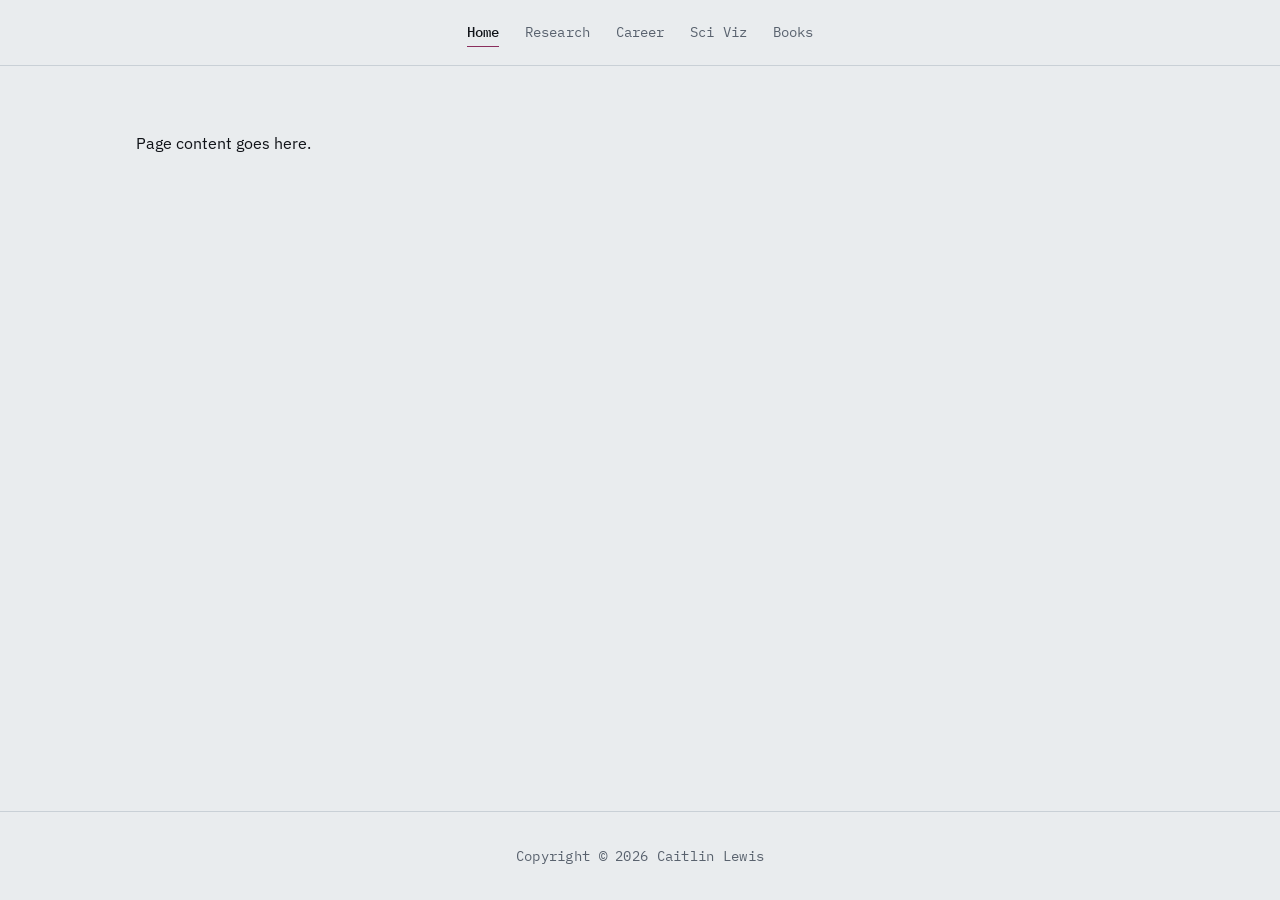
==== index.html @ cfd3ce6b "initial setup" ====
<!doctype html>
<html lang="en">
  <head>
    <meta charset="utf-8" />
    <meta name="viewport" content="width=device-width, initial-scale=1" />
    <link rel="preconnect" href="https://fonts.googleapis.com" />
    <link rel="preconnect" href="https://fonts.gstatic.com" crossorigin />
    <link
      href="https://fonts.googleapis.com/css2?family=Archivo:wght@500;700&family=IBM+Plex+Mono:wght@400;500&family=IBM+Plex+Sans:wght@400;500&display=swap"
      rel="stylesheet"
    />
    <link rel="stylesheet" href="/assets/css/main.css" />
  </head>

  <body>
    <!-- ===== HEADER  ===== -->
    <header class="masthead">
      <nav class="nav" id="sitenav" aria-label="Main">
        <a href="/">Home</a>
        <a href="/research/">Research</a>
        <a href="/career/">Career</a>
        <a href="/visualization/">Sci Viz</a>
        <a href="/books/">Books</a>
      </nav>
    </header>
    <!-- ===== /HEADER ===== -->

    <main class="shell" id="main">
      <p>Page content goes here.</p>
    </main>

    <!-- ===== FOOTER  ===== -->
    <footer class="footer">
      <p class="footer__fine">
        Copyright &copy; <span id="year">2026</span> Caitlin Lewis
      </p>
    </footer>
    <!-- ===== /FOOTER ===== -->

    <script src="/assets/js/main.js" defer></script>
  </body>
</html>
---- assets/css/main.css ----
:root {
  /* Palette: cool paper, blue-black ink, deep teal, plum accent */
  --paper: #e9ecee;
  --card: #ffffff;
  --ink: #101318;
  --muted: #59626e;
  --line: #c9d0d6;
  --accent: #16545e;
  --accent-soft: #1d6b77;
  --spark: #8a2e5d;

  /* Type */
  --display: "Archivo", system-ui, sans-serif;
  --body: "IBM Plex Sans", system-ui, sans-serif;
  --mono: "IBM Plex Mono", ui-monospace, monospace;

  /* Rhythm */
  --gutter: 1.5rem;
  --measure: 68rem;
  --shell-y: 1.1rem;
}

@media (min-width: 48rem) {
  :root {
    --gutter: 2.5rem;
  }
}

/* ---- Reset ----------------------------------------------- */
*,
*::before,
*::after {
  box-sizing: border-box;
}

html {
  -webkit-text-size-adjust: 100%;
}

body {
  margin: 0;
  min-height: 100vh; /* fallback */
  min-height: 100dvh; /* ignores mobile URL-bar collapse */
  display: flex;
  flex-direction: column;
  background: var(--paper);
  color: var(--ink);
  font-family: var(--body);
  font-size: 1rem;
  line-height: 1.65;
  -webkit-font-smoothing: antialiased;
}

img {
  max-width: 100%;
  height: auto;
  display: block;
}

a {
  color: var(--accent);
  text-underline-offset: 0.18em;
  text-decoration-thickness: 1px;
}

a:hover {
  color: var(--spark);
}

:focus-visible {
  outline: 2px solid var(--spark);
  outline-offset: 3px;
  border-radius: 2px;
}

/* ============================================================
   Header 
   ============================================================ */

.masthead {
  position: sticky;
  top: 0;
  z-index: 50;
  padding: var(--shell-y) var(--gutter);
  background: color-mix(in srgb, var(--paper) 88%, transparent);
  backdrop-filter: blur(8px);
  border-bottom: 1px solid var(--line);
}

.nav {
  display: flex;
  flex-wrap: wrap;
  justify-content: center;
  align-items: center;
  gap: 0.5rem 1.6rem;
  max-width: var(--measure);
  margin-inline: auto;
}

.nav a {
  padding: 0.15rem 0;
  color: var(--muted);
  text-decoration: none;
  font-family: var(--mono);
  font-size: 0.9rem;
  letter-spacing: 0.01em;
  border-bottom: 1px solid transparent;
}

.nav a:hover {
  color: var(--ink);
  border-bottom-color: var(--line);
}

.nav a[aria-current="page"] {
  color: var(--ink);
  font-weight: 500;
  border-bottom-color: var(--spark);
}

@media (max-width: 34rem) {
  .nav {
    gap: 0.4rem 1.1rem;
    font-size: 0.8rem;
  }
}

/* ============================================================
   Main
   ============================================================ */
.shell {
  flex: 1;
  width: 100%;
  max-width: var(--measure);
  margin-inline: auto;
  padding: 3rem var(--gutter) 5rem;
}

.eyebrow {
  margin: 0 0 0.9rem;
  font-family: var(--mono);
  font-size: 0.76rem;
  letter-spacing: 0.12em;
  text-transform: uppercase;
  color: var(--accent);
}

.page-title {
  margin: 0 0 1rem;
  font-family: var(--display);
  font-weight: 700;
  font-size: clamp(2.1rem, 6vw, 3.4rem);
  line-height: 1.05;
  letter-spacing: -0.03em;
}

/* ============================================================
   Footer
   ============================================================ */
.footer {
  padding: 2rem var(--gutter);
  border-top: 1px solid var(--line);
}

.footer__fine {
  max-width: var(--measure);
  margin: 0 auto;
  text-align: center;
  font-family: var(--mono);
  font-size: 0.9rem;
  letter-spacing: 0.02em;
  color: var(--muted);
}
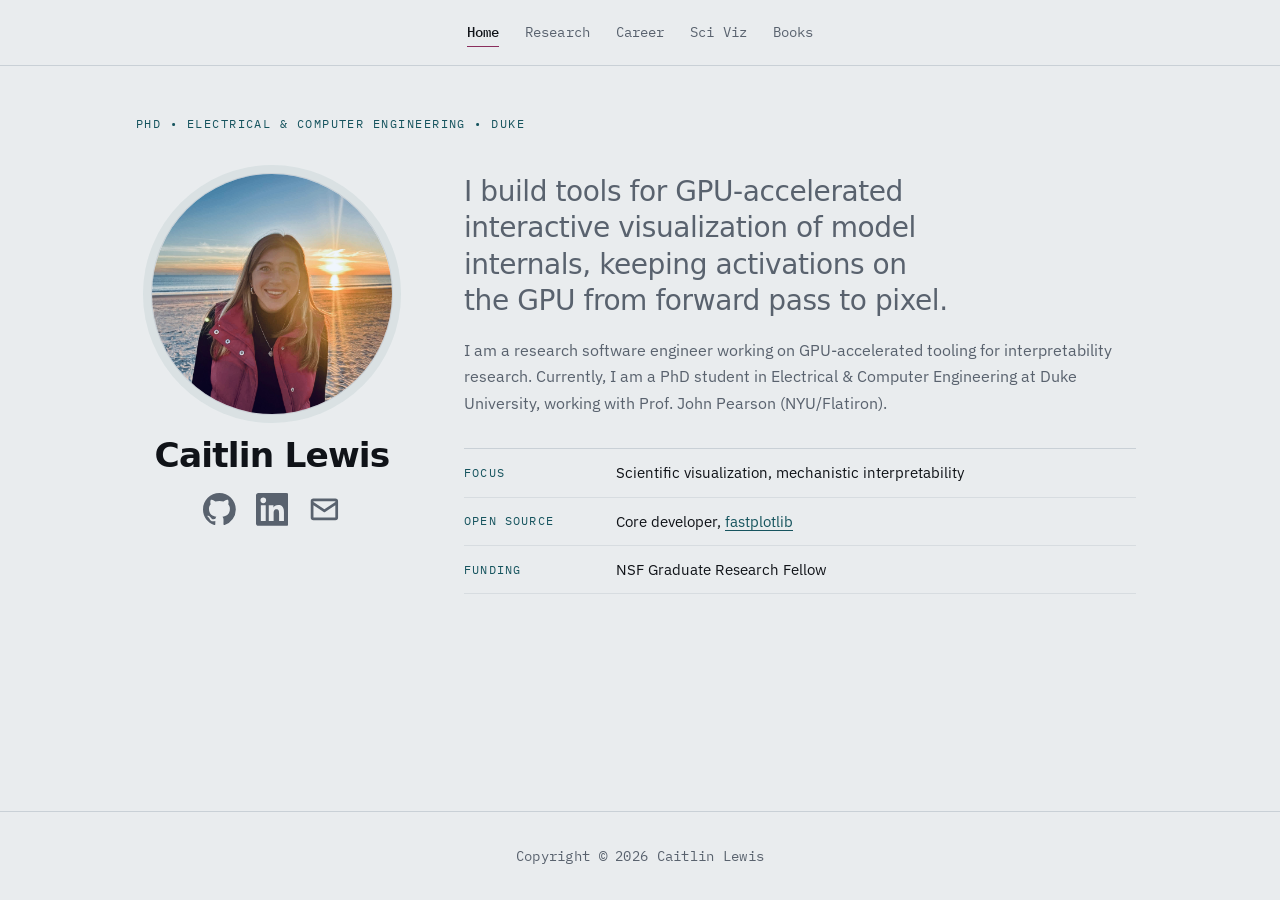
==== commit 271a85a1: "homepage" ====
--- a/index.html
+++ b/index.html
@@ -5,6 +5,7 @@
     <meta name="viewport" content="width=device-width, initial-scale=1" />
     <link rel="preconnect" href="https://fonts.googleapis.com" />
     <link rel="preconnect" href="https://fonts.gstatic.com" crossorigin />
+    <title>Home</title>
     <link
       href="https://fonts.googleapis.com/css2?family=Archivo:wght@500;700&family=IBM+Plex+Mono:wght@400;500&family=IBM+Plex+Sans:wght@400;500&display=swap"
       rel="stylesheet"
@@ -26,7 +27,108 @@
     <!-- ===== /HEADER ===== -->
 
     <main class="shell" id="main">
-      <p>Page content goes here.</p>
+      <p class="eyebrow">
+        PhD &bull; Electrical &amp; Computer Engineering &bull; Duke
+      </p>
+
+      <div class="intro">
+        <aside class="intro__card">
+          <img
+            class="portrait"
+            src="/assets/img/caitlin.jpeg"
+            alt="Caitlin Lewis"
+            width="320"
+            height="320"
+          />
+
+          <h1 class="intro__name">Caitlin Lewis</h1>
+
+          <ul class="social">
+            <li>
+              <a
+                href="https://github.com/clewis7"
+                aria-label="GitHub"
+                target="_blank"
+                rel="noopener noreferrer"
+              >
+                <svg viewBox="0 0 16 16" aria-hidden="true" focusable="false">
+                  <path
+                    fill="currentColor"
+                    d="M8 0C3.58 0 0 3.58 0 8c0 3.54 2.29 6.53 5.47 7.59.4.07.55-.17.55-.38 0-.19-.01-.82-.01-1.49-2.01.37-2.53-.49-2.69-.94-.09-.23-.48-.94-.82-1.13-.28-.15-.68-.52-.01-.53.63-.01 1.08.58 1.23.82.72 1.21 1.87.87 2.33.66.07-.52.28-.87.51-1.07-1.78-.2-3.64-.89-3.64-3.95 0-.87.31-1.59.82-2.15-.08-.2-.36-1.02.08-2.12 0 0 .67-.21 2.2.82.64-.18 1.32-.27 2-.27s1.36.09 2 .27c1.53-1.04 2.2-.82 2.2-.82.44 1.1.16 1.92.08 2.12.51.56.82 1.27.82 2.15 0 3.07-1.87 3.75-3.65 3.95.29.25.54.73.54 1.48 0 1.07-.01 1.93-.01 2.2 0 .21.15.46.55.38A8.01 8.01 0 0 0 16 8c0-4.42-3.58-8-8-8Z"
+                  />
+                </svg>
+              </a>
+            </li>
+            <li>
+              <a
+                href="https://www.linkedin.com/in/caitlinllewis/"
+                aria-label="GitHub"
+                target="_blank"
+                rel="noopener noreferrer"
+              >
+                <svg viewBox="0 0 24 24" aria-hidden="true" focusable="false">
+                  <path
+                    fill="currentColor"
+                    d="M20.447 20.452h-3.554v-5.569c0-1.328-.027-3.037-1.852-3.037-1.853 0-2.136 1.445-2.136 2.939v5.667H9.351V9h3.414v1.561h.046c.477-.9 1.637-1.85 3.37-1.85 3.601 0 4.267 2.37 4.267 5.455v6.286ZM5.337 7.433a2.062 2.062 0 0 1-2.063-2.065 2.064 2.064 0 1 1 2.063 2.065Zm1.782 13.019H3.555V9h3.564v11.452ZM22.225 0H1.771C.792 0 0 .774 0 1.729v20.542C0 23.227.792 24 1.771 24h20.451C23.2 24 24 23.227 24 22.271V1.729C24 .774 23.2 0 22.225 0Z"
+                  />
+                </svg>
+              </a>
+            </li>
+            <li>
+              <a href="mailto:caitlin.lewis@duke.edu" aria-label="Email">
+                <svg viewBox="0 0 24 24" aria-hidden="true" focusable="false">
+                  <path
+                    fill="currentColor"
+                    d="M20 4H4a2 2 0 0 0-2 2v12a2 2 0 0 0 2 2h16a2 2 0 0 0 2-2V6a2 2 0 0 0-2-2Zm0 2v.511l-8 5.333-8-5.333V6h16ZM4 18V8.9l7.445 4.963a1 1 0 0 0 1.11 0L20 8.9V18H4Z"
+                  />
+                </svg>
+              </a>
+            </li>
+          </ul>
+        </aside>
+
+        <div class="intro__body">
+          <p class="lede">
+            I build tools for GPU-accelerated interactive visualization of model
+            internals, keeping activations on the GPU from forward pass to
+            pixel.
+          </p>
+
+          <p>
+            I am a research software engineer working on GPU-accelerated tooling
+            for interpretability research. Currently, I am a PhD student in
+            Electrical &amp; Computer Engineering at Duke University, working
+            with Prof. John Pearson (NYU/Flatiron).
+          </p>
+
+          <dl class="now">
+            <!-- <div>
+              <dt>Lab</dt>
+              <dd>Pearson Lab, Duke University</dd>
+            </div> -->
+            <div>
+              <dt>Focus</dt>
+              <dd>Scientific visualization, mechanistic interpretability</dd>
+            </div>
+            <div>
+              <dt>Open source</dt>
+              <dd>
+                Core developer,
+                <a
+                  href="https://github.com/fastplotlib/fastplotlib"
+                  target="_blank"
+                  rel="noopener noreferrer"
+                  >fastplotlib</a
+                >
+              </dd>
+            </div>
+            <div>
+              <dt>Funding</dt>
+              <dd>NSF Graduate Research Fellow</dd>
+            </div>
+          </dl>
+        </div>
+      </div>
     </main>
 
     <!-- ===== FOOTER  ===== -->
--- a/assets/css/main.css
+++ b/assets/css/main.css
@@ -171,3 +171,139 @@
   letter-spacing: 0.02em;
   color: var(--muted);
 }
+
+/* ============================================================
+   Homepage intro
+   ============================================================ */
+.intro {
+  display: grid;
+  gap: 2.5rem 3.5rem;
+  align-items: start;
+  margin-top: 2.5rem;
+}
+
+@media (min-width: 52rem) {
+  .intro {
+    grid-template-columns: minmax(0, 17rem) minmax(0, 1fr);
+  }
+}
+
+/* ---- Left column ----------------------------------------- */
+
+.portrait {
+  width: 100%;
+  max-width: 15rem;
+  aspect-ratio: 1;
+  border-radius: 50%;
+  object-fit: cover;
+  background: var(--card);
+  /* soft ring instead of a hard border */
+  box-shadow:
+    0 0 0 1px var(--line),
+    0 0 0 9px color-mix(in srgb, var(--accent) 7%, transparent);
+}
+
+.intro__card {
+  display: flex;
+  flex-direction: column;
+  align-items: center; /* was flex-start */
+  gap: 1.1rem;
+}
+
+.intro__name {
+  margin: 0.35rem 0 0;
+  font-family: var(--display);
+  font-weight: 700;
+  font-size: clamp(1.6rem, 3.4vw, 2.15rem);
+  line-height: 1.05;
+  letter-spacing: -0.025em;
+  text-align: center; /* add */
+}
+
+.social {
+  display: flex;
+  gap: 0.9rem;
+  margin: 0;
+  padding: 0;
+  list-style: none;
+}
+
+.social a {
+  display: grid;
+  place-items: center;
+  width: 2.4rem;
+  height: 2.4rem;
+  color: var(--muted);
+  border-radius: 50%;
+  transition:
+    color 0.15s ease,
+    background-color 0.15s ease;
+}
+
+.social a:hover {
+  color: var(--spark);
+  background: color-mix(in srgb, var(--spark) 10%, transparent);
+}
+
+.social svg {
+  width: 2.05rem;
+  height: 2.05rem;
+}
+
+/* ---- Right column ---------------------------------------- */
+.intro__body {
+  max-width: 42rem;
+}
+
+.lede {
+  margin: 0 0 1.4rem;
+  font-family: var(--display);
+  font-weight: 500;
+  font-size: clamp(1.35rem, 2.6vw, 1.75rem);
+  line-height: 1.3;
+  letter-spacing: -0.015em;
+  color: var(--ink);
+  text-wrap: balance;
+}
+
+.intro__body p {
+  margin: 0 0 1.1rem;
+  color: var(--muted);
+}
+
+/* ---- Currently ------------------------------------------- */
+.now {
+  display: grid;
+  gap: 0;
+  margin: 2rem 0 0;
+  border-top: 1px solid var(--line);
+}
+
+.now > div {
+  display: grid;
+  grid-template-columns: 8.5rem minmax(0, 1fr);
+  gap: 1rem;
+  padding: 0.7rem 0;
+  border-bottom: 1px solid color-mix(in srgb, var(--line) 55%, transparent);
+}
+
+.now dt {
+  font-family: var(--mono);
+  font-size: 0.74rem;
+  letter-spacing: 0.1em;
+  text-transform: uppercase;
+  color: var(--accent);
+  padding-top: 0.15rem;
+}
+
+.now dd {
+  margin: 0;
+  font-size: 0.95rem;
+}
+
+@media (max-width: 34rem) {
+  .now > div {
+    grid-template-columns: 1fr;
+    gap: 0.15rem;
+  }
+}
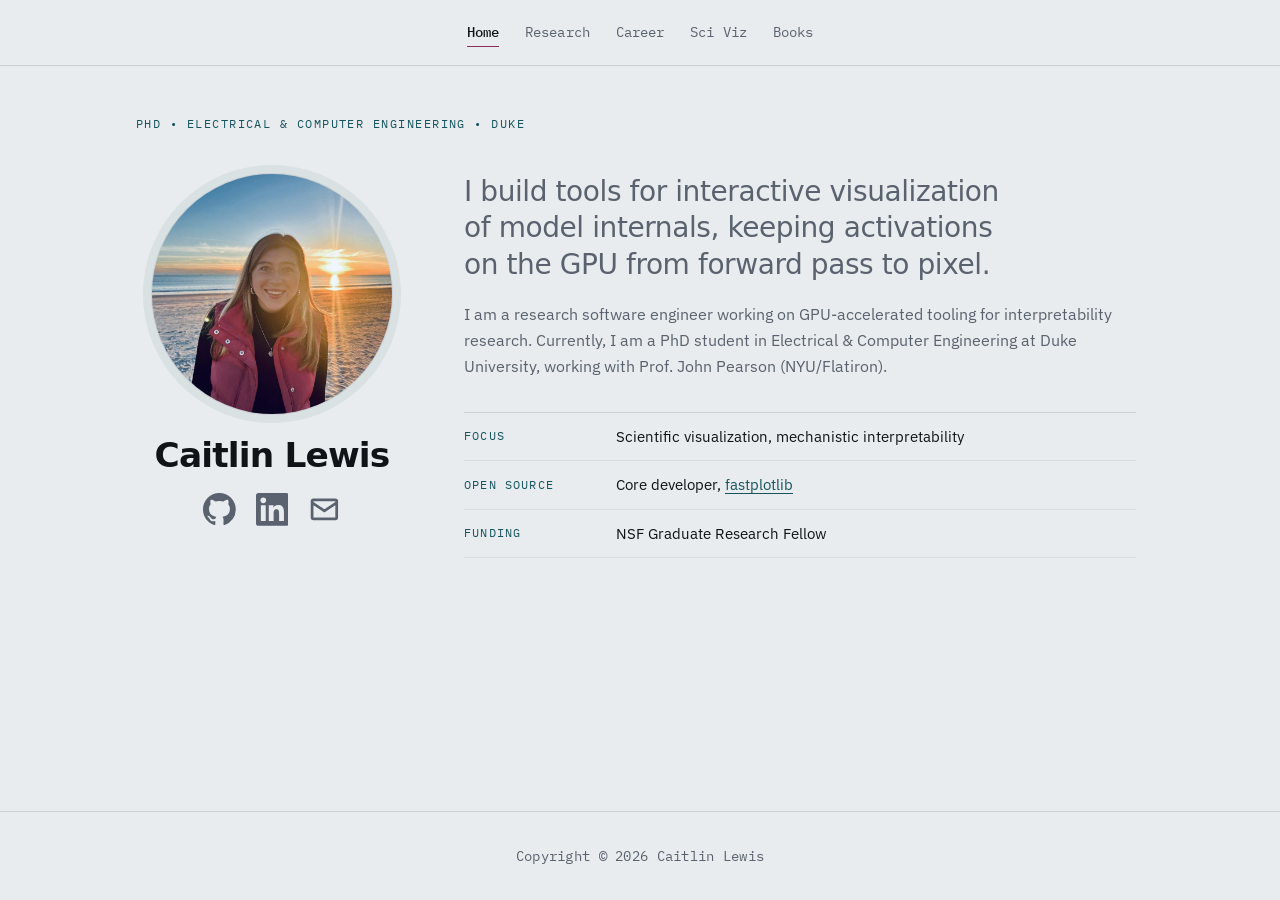
==== commit 4aa7d2ed: "add some viz" ====
--- a/index.html
+++ b/index.html
@@ -89,9 +89,8 @@
 
         <div class="intro__body">
           <p class="lede">
-            I build tools for GPU-accelerated interactive visualization of model
-            internals, keeping activations on the GPU from forward pass to
-            pixel.
+            I build tools for interactive visualization of model internals,
+            keeping activations on the GPU from forward pass to pixel.
           </p>
 
           <p>
--- a/assets/css/main.css
+++ b/assets/css/main.css
@@ -307,3 +307,555 @@
     gap: 0.15rem;
   }
 }
+
+/* ============================================================
+   CV / Career page
+   ============================================================ */
+.cv-head {
+  display: flex;
+  flex-wrap: wrap;
+  align-items: end;
+  justify-content: space-between;
+  gap: 1.25rem;
+  padding-bottom: 1.75rem;
+  border-bottom: 1px solid var(--line);
+}
+
+.cv-head__sub {
+  margin: 0;
+  color: var(--muted);
+  line-height: 1.6;
+}
+
+.btn {
+  display: inline-block;
+  padding: 0.5rem 1rem;
+  border: 1px solid var(--accent);
+  border-radius: 999px;
+  color: var(--accent);
+  text-decoration: none;
+  font-family: var(--mono);
+  font-size: 0.78rem;
+  letter-spacing: 0.04em;
+  white-space: nowrap;
+  transition:
+    color 0.15s ease,
+    background-color 0.15s ease,
+    border-color 0.15s ease;
+}
+
+.btn:hover {
+  color: var(--paper);
+  background: var(--accent);
+  border-color: var(--accent);
+}
+
+/* ---- Sections -------------------------------------------- */
+.cv-section {
+  margin-top: 3rem;
+}
+
+.cv-section__title {
+  margin: 0 0 1.25rem;
+  font-family: var(--mono);
+  font-size: 0.76rem;
+  font-weight: 500;
+  letter-spacing: 0.12em;
+  text-transform: uppercase;
+  color: var(--accent);
+}
+
+/* ---- Timeline entries ------------------------------------ */
+.cv-entry {
+  display: grid;
+  gap: 0.35rem 1.75rem;
+  padding: 0 0 1.5rem;
+}
+
+@media (min-width: 44rem) {
+  .cv-entry {
+    grid-template-columns: 6.5rem minmax(0, 1fr);
+  }
+
+  .cv-entry__body {
+    padding-left: 1.75rem;
+    border-left: 1px solid var(--line);
+  }
+}
+
+.cv-entry__date {
+  margin: 0;
+  font-family: var(--mono);
+  font-size: 0.78rem;
+  line-height: 1.45;
+  color: var(--muted);
+  padding-top: 0.2rem;
+}
+
+.cv-entry__role {
+  margin: 0 0 0.2rem;
+  font-family: var(--display);
+  font-weight: 700;
+  font-size: 1.05rem;
+  letter-spacing: -0.01em;
+}
+
+.cv-entry__org {
+  margin: 0;
+  font-weight: 500;
+}
+
+.cv-entry__meta {
+  margin: 0.15rem 0 0;
+  font-size: 0.88rem;
+  color: var(--muted);
+}
+
+.cv-entry__desc {
+  margin: 0.5rem 0 0;
+  font-size: 0.95rem;
+  color: var(--muted);
+}
+
+/* ---- Tag pills ------------------------------------------- */
+.tags {
+  display: flex;
+  flex-wrap: wrap;
+  gap: 0.4rem;
+  margin: 0.7rem 0 0;
+  padding: 0;
+  list-style: none;
+}
+
+.tags li {
+  padding: 0.15rem 0.55rem;
+  border-radius: 999px;
+  background: color-mix(in srgb, var(--accent) 9%, transparent);
+  color: var(--accent);
+  font-family: var(--mono);
+  font-size: 0.7rem;
+  letter-spacing: 0.03em;
+}
+
+/* ---- Skills ---------------------------------------------- */
+.skills {
+  display: grid;
+  gap: 0;
+  margin: 0;
+  border-top: 1px solid var(--line);
+}
+
+.skills > div {
+  display: grid;
+  gap: 0.15rem 1rem;
+  padding: 0.7rem 0;
+  border-bottom: 1px solid color-mix(in srgb, var(--line) 55%, transparent);
+}
+
+@media (min-width: 44rem) {
+  .skills > div {
+    grid-template-columns: 10rem minmax(0, 1fr);
+  }
+}
+
+.skills dt {
+  font-family: var(--mono);
+  font-size: 0.74rem;
+  letter-spacing: 0.08em;
+  text-transform: uppercase;
+  color: var(--muted);
+  padding-top: 0.15rem;
+}
+
+.skills dd {
+  margin: 0;
+  font-size: 0.95rem;
+}
+
+/* ---- Awards ---------------------------------------------- */
+.awards {
+  margin: 0;
+  padding: 0;
+  list-style: none;
+}
+
+.awards li {
+  display: flex;
+  flex-wrap: wrap;
+  align-items: baseline;
+  gap: 0.6rem;
+  padding: 0.55rem 0;
+  border-bottom: 1px solid color-mix(in srgb, var(--line) 55%, transparent);
+}
+
+.awards__star {
+  color: var(--spark);
+}
+
+.awards__name {
+  font-weight: 500;
+}
+
+.awards__when {
+  margin-left: auto;
+  font-family: var(--mono);
+  font-size: 0.78rem;
+  color: var(--muted);
+}
+
+/* ---- Publications ---------------------------------------- */
+.pub {
+  display: grid;
+  gap: 0.35rem 1.75rem;
+  padding: 0 0 1.4rem;
+}
+
+@media (min-width: 44rem) {
+  .pub {
+    grid-template-columns: 6.5rem minmax(0, 1fr);
+  }
+}
+
+.pub__venue {
+  margin: 0;
+  padding-top: 0.15rem;
+  font-family: var(--mono);
+  font-size: 0.72rem;
+  letter-spacing: 0.04em;
+  color: var(--spark);
+}
+
+.pub__title {
+  margin: 0 0 0.25rem;
+  font-family: var(--display);
+  font-weight: 500;
+  font-size: 1.02rem;
+  line-height: 1.35;
+}
+
+.pub__authors {
+  margin: 0;
+  font-size: 0.9rem;
+  color: var(--muted);
+}
+
+/* ============================================================
+   Books
+   ============================================================ */
+.books__intro {
+  max-width: 36rem;
+  margin: 0 0 3rem;
+  color: var(--muted);
+}
+
+.shelf {
+  margin-bottom: 3rem;
+}
+
+.shelf__year {
+  margin: 0 0 1rem;
+  font-family: var(--mono);
+  font-size: 0.78rem;
+  font-weight: 500;
+  letter-spacing: 0.12em;
+  color: var(--accent);
+  padding-bottom: 0.6rem;
+  border-bottom: 1px solid var(--line);
+}
+
+.shelf__empty {
+  margin: 0;
+  font-size: 0.9rem;
+  color: var(--muted);
+}
+
+/* ---- Scrolling track ------------------------------------- */
+.shelf__track {
+  display: flex;
+  gap: 1rem;
+  margin: 0;
+  padding: 0 0 1rem;
+  list-style: none;
+  overflow-x: auto;
+  scroll-snap-type: x proximity;
+  scrollbar-width: thin;
+  scrollbar-color: var(--line) transparent;
+}
+
+.shelf__track::-webkit-scrollbar {
+  height: 6px;
+}
+
+.shelf__track::-webkit-scrollbar-thumb {
+  background: var(--line);
+  border-radius: 999px;
+}
+
+.shelf__track li {
+  flex: 0 0 auto;
+  scroll-snap-align: start;
+}
+
+/* ---- Book cover ------------------------------------------ */
+.book {
+  display: block;
+  border-radius: 3px;
+  overflow: hidden;
+  transition:
+    transform 0.18s ease,
+    box-shadow 0.18s ease;
+  box-shadow: 0 1px 3px rgb(16 19 24 / 12%);
+}
+
+.book:hover,
+.book:focus-visible {
+  transform: translateY(-4px);
+  box-shadow: 0 8px 20px rgb(16 19 24 / 18%);
+}
+
+.book__cover {
+  width: 8.5rem;
+  height: 12.75rem;
+  object-fit: cover;
+  background: var(--card);
+}
+
+.book--nocover {
+  display: flex;
+  flex-direction: column;
+  align-items: center;
+  justify-content: center;
+  gap: 0.6rem;
+  width: 8.5rem;
+  height: 12.75rem;
+  padding: 1.1rem 0.9rem;
+  background: var(--card);
+  border: 1px solid var(--line);
+  text-align: center;
+  text-decoration: none;
+}
+
+.book__title {
+  font-family: var(--display);
+  font-weight: 700;
+  font-size: 0.9rem;
+  line-height: 1.2;
+  letter-spacing: -0.01em;
+  color: var(--ink);
+  text-wrap: balance;
+}
+
+.book__author {
+  font-family: var(--mono);
+  font-size: 0.68rem;
+  letter-spacing: 0.04em;
+  color: var(--muted);
+}
+
+/* ============================================================
+   Visualization grid
+   ============================================================ */
+.viz__intro {
+  max-width: 38rem;
+  margin: 0 0 2.5rem;
+  color: var(--muted);
+}
+
+.viz-grid {
+  display: grid;
+  gap: 1.5rem;
+  grid-template-columns: repeat(auto-fill, minmax(min(100%, 15rem), 1fr));
+}
+
+@media (min-width: 60rem) {
+  .viz-grid {
+    grid-template-columns: repeat(3, 1fr);
+  }
+}
+
+/* ---- Card ------------------------------------------------ */
+.viz-card {
+  display: block;
+  color: inherit;
+  text-decoration: none;
+}
+
+.viz-card__frame {
+  position: relative;
+  aspect-ratio: 1;
+  overflow: hidden;
+  border-radius: 4px;
+  background: var(--card);
+  border: 1px solid var(--line);
+  transition:
+    border-color 0.18s ease,
+    box-shadow 0.18s ease;
+}
+
+.viz-card:hover .viz-card__frame,
+.viz-card:focus-visible .viz-card__frame {
+  border-color: var(--accent);
+  box-shadow: 0 6px 20px rgb(16 19 24 / 14%);
+}
+
+.viz-card__img {
+  width: 100%;
+  height: 100%;
+  object-fit: cover;
+}
+
+/* ---- Hover overlay --------------------------------------- */
+.viz-card__overlay {
+  position: absolute;
+  inset: 0;
+  display: flex;
+  flex-direction: column;
+  justify-content: flex-end;
+  gap: 0.75rem;
+  padding: 1.1rem;
+  background: linear-gradient(
+    to top,
+    color-mix(in srgb, var(--ink) 92%, transparent) 0%,
+    color-mix(in srgb, var(--ink) 70%, transparent) 55%,
+    transparent 100%
+  );
+  opacity: 0;
+  transition: opacity 0.2s ease;
+}
+
+.viz-card:hover .viz-card__overlay,
+.viz-card:focus-visible .viz-card__overlay {
+  opacity: 1;
+}
+
+.viz-card__blurb {
+  margin: 0;
+  color: var(--paper);
+  font-size: 0.88rem;
+  line-height: 1.45;
+}
+
+.viz-card__tags {
+  display: flex;
+  flex-wrap: wrap;
+  gap: 0.35rem;
+  margin: 0;
+  padding: 0;
+  list-style: none;
+}
+
+.viz-card__tags li {
+  padding: 0.1rem 0.5rem;
+  border-radius: 999px;
+  background: color-mix(in srgb, var(--paper) 22%, transparent);
+  color: var(--paper);
+  font-family: var(--mono);
+  font-size: 0.66rem;
+  letter-spacing: 0.03em;
+}
+
+/* ---- Title ----------------------------------------------- */
+.viz-card__title {
+  margin: 0.75rem 0 0;
+  font-family: var(--display);
+  font-weight: 500;
+  font-size: 1rem;
+  line-height: 1.3;
+  letter-spacing: -0.01em;
+}
+
+.viz-card:hover .viz-card__title {
+  color: var(--spark);
+}
+
+/* No hover available — show the blurb permanently */
+@media (hover: none) {
+  .viz-card__overlay {
+    opacity: 1;
+  }
+}
+
+/* ============================================================
+   Visualization detail page
+   ============================================================ */
+.backlink {
+  display: inline-block;
+  margin-bottom: 1.75rem;
+  font-family: var(--mono);
+  font-size: 0.78rem;
+  letter-spacing: 0.03em;
+  color: var(--muted);
+  text-decoration: none;
+}
+
+.backlink:hover {
+  color: var(--spark);
+}
+
+.viz-detail__lede {
+  max-width: 50rem;
+  margin: 0 0 2.5rem;
+  font-family: var(--display);
+  font-weight: 500;
+  font-size: clamp(1.1rem, 2.2vw, 1.35rem);
+  line-height: 1.4;
+  letter-spacing: -0.01em;
+  color: var(--muted);
+  text-wrap: balance;
+}
+
+.viz-detail__media {
+  margin: 0 0 2.5rem;
+}
+
+.viz-detail__media video,
+.viz-detail__media img {
+  width: 100%;
+  height: auto;
+  display: block;
+  border-radius: 4px;
+  border: 1px solid var(--line);
+  background: var(--card);
+}
+
+.viz-detail__media figcaption {
+  margin-top: 0.7rem;
+  font-family: var(--mono);
+  font-size: 0.74rem;
+  letter-spacing: 0.02em;
+  color: var(--muted);
+}
+
+/* ---- Meta table ------------------------------------------ */
+.viz-detail__meta {
+  max-width: 38rem;
+  margin: 3rem 0 0;
+  border-top: 1px solid var(--line);
+}
+
+.viz-detail__meta > div {
+  display: grid;
+  gap: 0.15rem 1rem;
+  padding: 0.7rem 0;
+  border-bottom: 1px solid color-mix(in srgb, var(--line) 55%, transparent);
+}
+
+@media (min-width: 44rem) {
+  .viz-detail__meta > div {
+    grid-template-columns: 9rem minmax(0, 1fr);
+  }
+}
+
+.viz-detail__meta dt {
+  font-family: var(--mono);
+  font-size: 0.74rem;
+  letter-spacing: 0.08em;
+  text-transform: uppercase;
+  color: var(--muted);
+  padding-top: 0.15rem;
+}
+
+.viz-detail__meta dd {
+  margin: 0;
+  font-size: 0.95rem;
+}
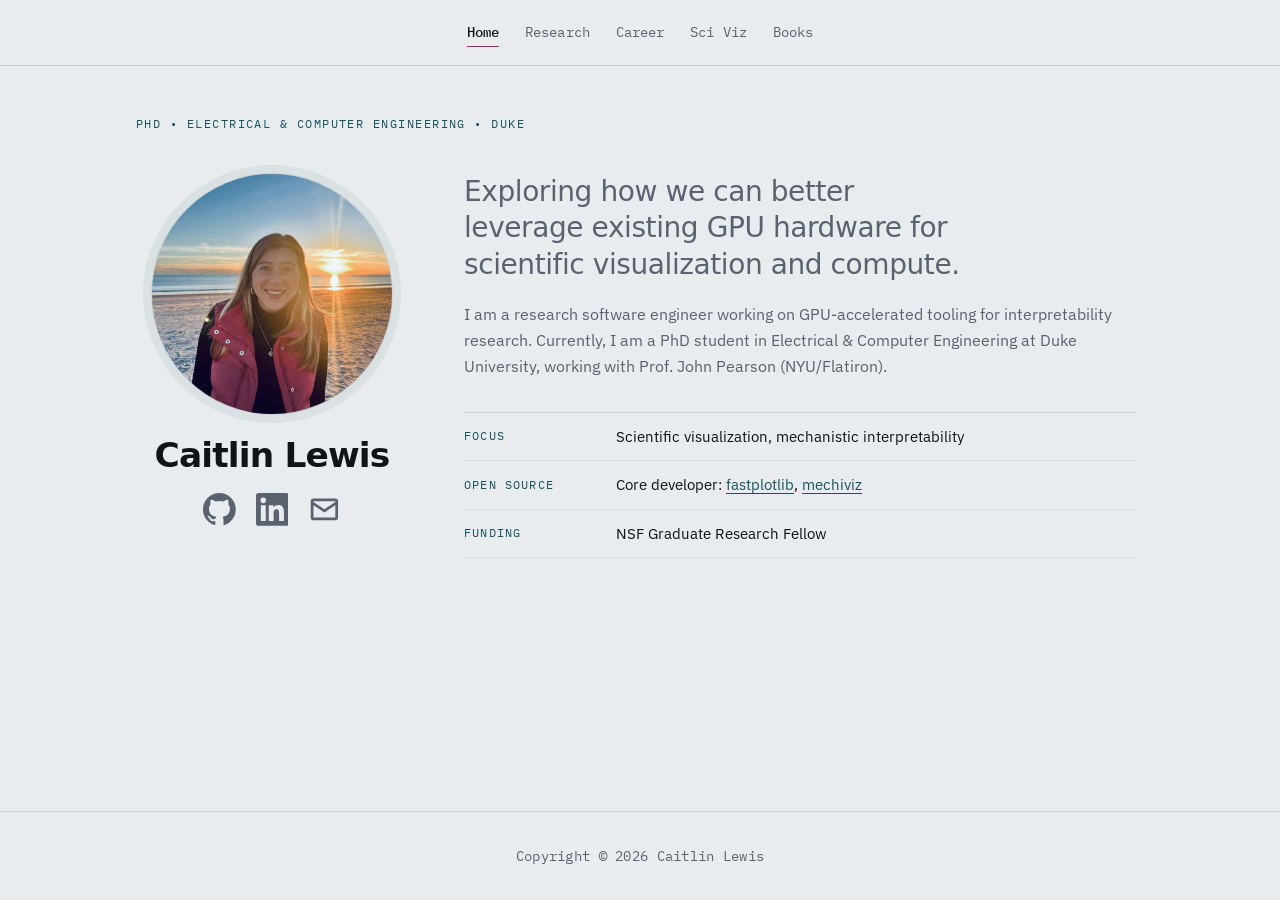
==== commit f70160c4: "update CV, banner" ====
--- a/index.html
+++ b/index.html
@@ -89,8 +89,8 @@
 
         <div class="intro__body">
           <p class="lede">
-            I build tools for interactive visualization of model internals,
-            keeping activations on the GPU from forward pass to pixel.
+            Exploring how we can better leverage existing GPU hardware for
+            scientific visualization and compute.
           </p>
 
           <p>
@@ -112,12 +112,18 @@
             <div>
               <dt>Open source</dt>
               <dd>
-                Core developer,
+                Core developer:
                 <a
                   href="https://github.com/fastplotlib/fastplotlib"
                   target="_blank"
                   rel="noopener noreferrer"
                   >fastplotlib</a
+                >,
+                <a
+                  href="https://github.com/mechiviz/mechiviz"
+                  target="_blank"
+                  rel="noopener noreferrer"
+                  >mechiviz</a
                 >
               </dd>
             </div>
--- a/assets/css/main.css
+++ b/assets/css/main.css
@@ -859,3 +859,501 @@
   margin: 0;
   font-size: 0.95rem;
 }
+
+/* ============================================================
+   Research posts
+   ============================================================ */
+.research__lede {
+  max-width: 34rem;
+  margin: 0 0 3.5rem;
+  font-family: var(--display);
+  font-weight: 500;
+  font-size: clamp(1.15rem, 2.3vw, 1.45rem);
+  line-height: 1.4;
+  letter-spacing: -0.015em;
+  color: var(--muted);
+  text-wrap: balance;
+}
+
+.posts {
+  display: flex;
+  flex-direction: column;
+  border-top: 1px solid var(--line);
+}
+
+.post-card {
+  display: grid;
+  gap: 0.3rem;
+  padding: 1.6rem 0;
+  border-bottom: 1px solid var(--line);
+  color: inherit;
+  text-decoration: none;
+  transition: padding-left 0.2s ease;
+}
+
+.post-card:hover,
+.post-card:focus-visible {
+  padding-left: 0.9rem;
+}
+
+/* Teal rule slides in on hover */
+.post-card {
+  position: relative;
+}
+
+.post-card::before {
+  content: "";
+  position: absolute;
+  left: 0;
+  top: 1.6rem;
+  bottom: 1.6rem;
+  width: 2px;
+  background: var(--accent);
+  opacity: 0;
+  transition: opacity 0.2s ease;
+}
+
+.post-card:hover::before,
+.post-card:focus-visible::before {
+  opacity: 1;
+}
+
+.post-card__date {
+  order: -1;
+  font-family: var(--mono);
+  font-size: 0.72rem;
+  letter-spacing: 0.1em;
+  text-transform: uppercase;
+  color: var(--accent);
+}
+
+.post-card__title {
+  margin: 0;
+  font-family: var(--display);
+  font-weight: 700;
+  font-size: clamp(1.2rem, 2.6vw, 1.5rem);
+  line-height: 1.25;
+  letter-spacing: -0.02em;
+  text-wrap: balance;
+}
+
+.post-card:hover .post-card__title {
+  color: var(--spark);
+}
+
+.post-card__desc {
+  max-width: 42rem;
+  margin: 0.15rem 0 0;
+  font-size: 0.95rem;
+  line-height: 1.6;
+  color: var(--muted);
+}
+
+.posts__status {
+  padding: 1.5rem 0;
+  color: var(--muted);
+  font-size: 0.9rem;
+}
+
+/* ============================================================
+   Research post
+   ============================================================ */
+.post-head {
+  max-width: 65rem;
+  margin: 0 0 3rem;
+  padding-bottom: 2rem;
+  border-bottom: 1px solid var(--line);
+}
+
+.post-head__date {
+  margin: 0 0 0.9rem;
+  font-family: var(--mono);
+  font-size: 0.72rem;
+  letter-spacing: 0.1em;
+  text-transform: uppercase;
+  color: var(--accent);
+}
+
+.post-head__title {
+  margin: 0 0 0.9rem;
+  font-family: var(--display);
+  font-weight: 700;
+  font-size: clamp(1.9rem, 5vw, 2.9rem);
+  line-height: 1.1;
+  letter-spacing: -0.03em;
+  text-wrap: balance;
+}
+
+.post-head__desc {
+  margin: 0;
+  font-family: var(--display);
+  font-weight: 500;
+  font-size: clamp(1.05rem, 2.2vw, 1.3rem);
+  line-height: 1.45;
+  letter-spacing: -0.01em;
+  color: var(--muted);
+  text-wrap: balance;
+}
+
+.post-head .tags {
+  margin-top: 1.4rem;
+}
+
+/* ============================================================
+   Prose — long-form post body
+   ============================================================ */
+.prose {
+  max-width: 48rem;
+}
+
+.prose > *:first-child {
+  margin-top: 0;
+}
+
+.prose p {
+  margin: 0 0 1.15rem;
+}
+
+/* ---- Headings -------------------------------------------- */
+.prose h2 {
+  margin: 2.5rem 0 0.7rem;
+  font-family: var(--mono);
+  font-size: 1.15rem;
+  font-weight: 500;
+  letter-spacing: 0.12em;
+  text-transform: uppercase;
+  color: var(--accent);
+}
+
+.prose h3 {
+  margin: 2rem 0 0.5rem;
+  font-family: var(--display);
+  font-weight: 700;
+  font-size: 1.1rem;
+  line-height: 1.3;
+  letter-spacing: -0.015em;
+  color: var(--spark);
+}
+
+.prose h4 {
+  margin: 1.5rem 0 0.4rem;
+  font-family: var(--display);
+  font-weight: 500;
+  font-size: 0.98rem;
+  letter-spacing: -0.01em;
+  color: var(--muted);
+}
+
+/* ---- Lists ----------------------------------------------- */
+.prose ul,
+.prose ol {
+  margin: 0 0 1.15rem;
+  padding-left: 1.25rem;
+}
+
+.prose li {
+  margin-bottom: 0.4rem;
+}
+
+.prose li::marker {
+  color: var(--accent);
+}
+
+.prose li > ul,
+.prose li > ol {
+  margin: 0.4rem 0 0;
+}
+
+/* ---- Code ------------------------------------------------ */
+.prose pre {
+  margin: 0 0 1.4rem;
+  padding: 1rem 1.1rem;
+  overflow-x: auto;
+  border-radius: 5px;
+  background: var(--card);
+  border: 1px solid var(--line);
+  font-family: var(--mono);
+  font-size: 0.82rem;
+  line-height: 1.55;
+  tab-size: 2;
+}
+
+.prose pre code {
+  padding: 0;
+  background: none;
+  color: inherit;
+  font-size: inherit;
+}
+
+.prose :not(pre) > code {
+  padding: 0.1rem 0.35rem;
+  border-radius: 3px;
+  background: color-mix(in srgb, var(--accent) 9%, transparent);
+  color: var(--accent);
+  font-family: var(--mono);
+  font-size: 0.88em;
+}
+
+/* ---- Figures --------------------------------------------- */
+.prose figure {
+  margin: 2rem 0;
+}
+
+.prose figure img,
+.prose figure video {
+  display: block;
+  width: 100%;
+  height: auto;
+  border-radius: 4px;
+  border: 1px solid var(--line);
+  background: var(--card);
+}
+
+.prose figcaption {
+  margin-top: 0.6rem;
+  font-family: var(--mono);
+  font-size: 0.72rem;
+  line-height: 1.5;
+  letter-spacing: 0.02em;
+  color: var(--muted);
+}
+
+/* ---- Blockquote ------------------------------------------ */
+.prose blockquote {
+  margin: 1.75rem 0;
+  padding: 0.2rem 0 0.2rem 1.2rem;
+  border-left: 2px solid var(--accent);
+  font-family: var(--display);
+  font-weight: 500;
+  font-size: 1.05rem;
+  line-height: 1.5;
+}
+
+.prose blockquote p {
+  margin: 0 0 0.6rem;
+}
+
+.prose blockquote p:last-child {
+  margin-bottom: 0;
+}
+
+/* ---- Links ----------------------------------------------- */
+.prose a {
+  text-decoration-color: color-mix(in srgb, var(--accent) 45%, transparent);
+}
+
+.prose a:hover {
+  text-decoration-color: currentColor;
+}
+
+/* ---- Rule ------------------------------------------------ */
+.prose hr {
+  margin: 2.5rem 0;
+  border: 0;
+  border-top: 1px solid var(--line);
+}
+
+/* ---- Tables ---------------------------------------------- */
+.prose table {
+  width: 100%;
+  margin: 0 0 1.4rem;
+  border-collapse: collapse;
+  font-size: 0.92rem;
+}
+
+.prose th {
+  padding: 0.5rem 0.7rem 0.5rem 0;
+  text-align: left;
+  border-bottom: 1px solid var(--line);
+  font-family: var(--mono);
+  font-size: 0.72rem;
+  font-weight: 500;
+  letter-spacing: 0.08em;
+  text-transform: uppercase;
+  color: var(--muted);
+}
+
+.prose td {
+  padding: 0.55rem 0.7rem 0.55rem 0;
+  border-bottom: 1px solid color-mix(in srgb, var(--line) 55%, transparent);
+}
+
+/* ---- Emphasis -------------------------------------------- */
+.prose strong {
+  font-weight: 700;
+}
+
+/* ============================================================
+   Appendix
+   ============================================================ */
+
+.appendix {
+  max-width: 42rem;
+  margin-top: 3rem;
+}
+
+.appendix__head {
+  margin: 0 0 1.5rem;
+  font-family: var(--mono);
+  font-size: 1.15rem;
+  font-weight: 500;
+  letter-spacing: 0.12em;
+  text-transform: uppercase;
+  color: var(--accent);
+}
+
+.apx {
+  display: grid;
+  gap: 0.5rem 1.5rem;
+  padding: 1.4rem 0;
+  border-top: 1px solid color-mix(in srgb, var(--line) 55%, transparent);
+  scroll-margin-top: 5rem;
+}
+
+@media (min-width: 40rem) {
+  .apx {
+    grid-template-columns: 3rem minmax(0, 1fr);
+    align-items: baseline;
+  }
+}
+
+.apx__label {
+  margin: 0;
+  padding-top: 0.15rem;
+  font-family: var(--mono);
+  font-size: 1.15rem;
+  font-weight: 500;
+  color: var(--spark);
+}
+
+.apx__title {
+  margin: 0 0 0.5rem;
+  font-family: var(--display);
+  font-weight: 700;
+  font-size: 1.15rem;
+  letter-spacing: -0.01em;
+}
+
+.apx__body p {
+  margin: 0 0 0.9rem;
+  font-size: 0.95rem;
+}
+
+.prose a.apxref {
+  color: var(--spark);
+  text-decoration: underline;
+  text-decoration-color: var(--spark);
+  scroll-margin-top: 5rem;
+}
+
+/* ============================================================
+   Side notes
+   ============================================================ */
+.side-note {
+  margin: 1.75rem 0;
+  padding: 1rem 1.2rem;
+  border-left: 2px solid var(--accent);
+  background: color-mix(in srgb, var(--accent) 5%, var(--card));
+  font-size: 0.92rem;
+  line-height: 1.6;
+}
+
+.side-note > p {
+  margin: 0 0 0.7rem;
+}
+
+.side-note > p:last-child {
+  margin-bottom: 0;
+}
+
+.side-note__label {
+  margin: 0 0 0.5rem;
+  font-family: var(--mono);
+  font-size: 0.7rem;
+  font-weight: 500;
+  letter-spacing: 0.1em;
+  text-transform: uppercase;
+  color: var(--accent);
+}
+
+.side-note dl {
+  display: grid;
+  gap: 0.3rem 1rem;
+  margin: 0.7rem 0 0;
+}
+
+@media (min-width: 34rem) {
+  .side-note dl {
+    grid-template-columns: auto minmax(0, 1fr);
+  }
+}
+
+.side-note dt {
+  font-family: var(--mono);
+  font-size: 0.76rem;
+  color: var(--muted);
+  padding-top: 0.1rem;
+}
+
+.side-note dd {
+  margin: 0;
+}
+
+/* ============================================================
+   References
+   ============================================================ */
+.citeref {
+  font-family: var(--mono);
+  font-size: 0.7em;
+  font-weight: 500;
+  color: var(--spark);
+  text-decoration: none;
+  vertical-align: 0.4em;
+  padding: 0 0.1em;
+  scroll-margin-top: 5rem;
+}
+
+.citeref::before {
+  content: "[";
+}
+
+.citeref::after {
+  content: "]";
+}
+
+.refs {
+  max-width: 42rem;
+  margin-top: 3rem;
+}
+
+.refs__head {
+  margin: 0 0 1.25rem;
+  font-family: var(--mono);
+  font-size: 0.76rem;
+  font-weight: 500;
+  letter-spacing: 0.12em;
+  text-transform: uppercase;
+  color: var(--accent);
+}
+
+.refs__list {
+  margin: 0;
+  padding-left: 1.4rem;
+  font-size: 0.9rem;
+  line-height: 1.6;
+  padding: 1.4rem 0;
+  border-top: 1px solid color-mix(in srgb, var(--line) 55%, transparent);
+  gap: 0.5rem 1.5rem;
+  scroll-margin-top: 5rem;
+}
+
+.refs__list li {
+  margin-bottom: 0.8rem;
+  scroll-margin-top: 5rem;
+}
+
+.refs__list li::marker {
+  font-family: var(--mono);
+  font-size: 0.85em;
+  color: var(--spark);
+}
